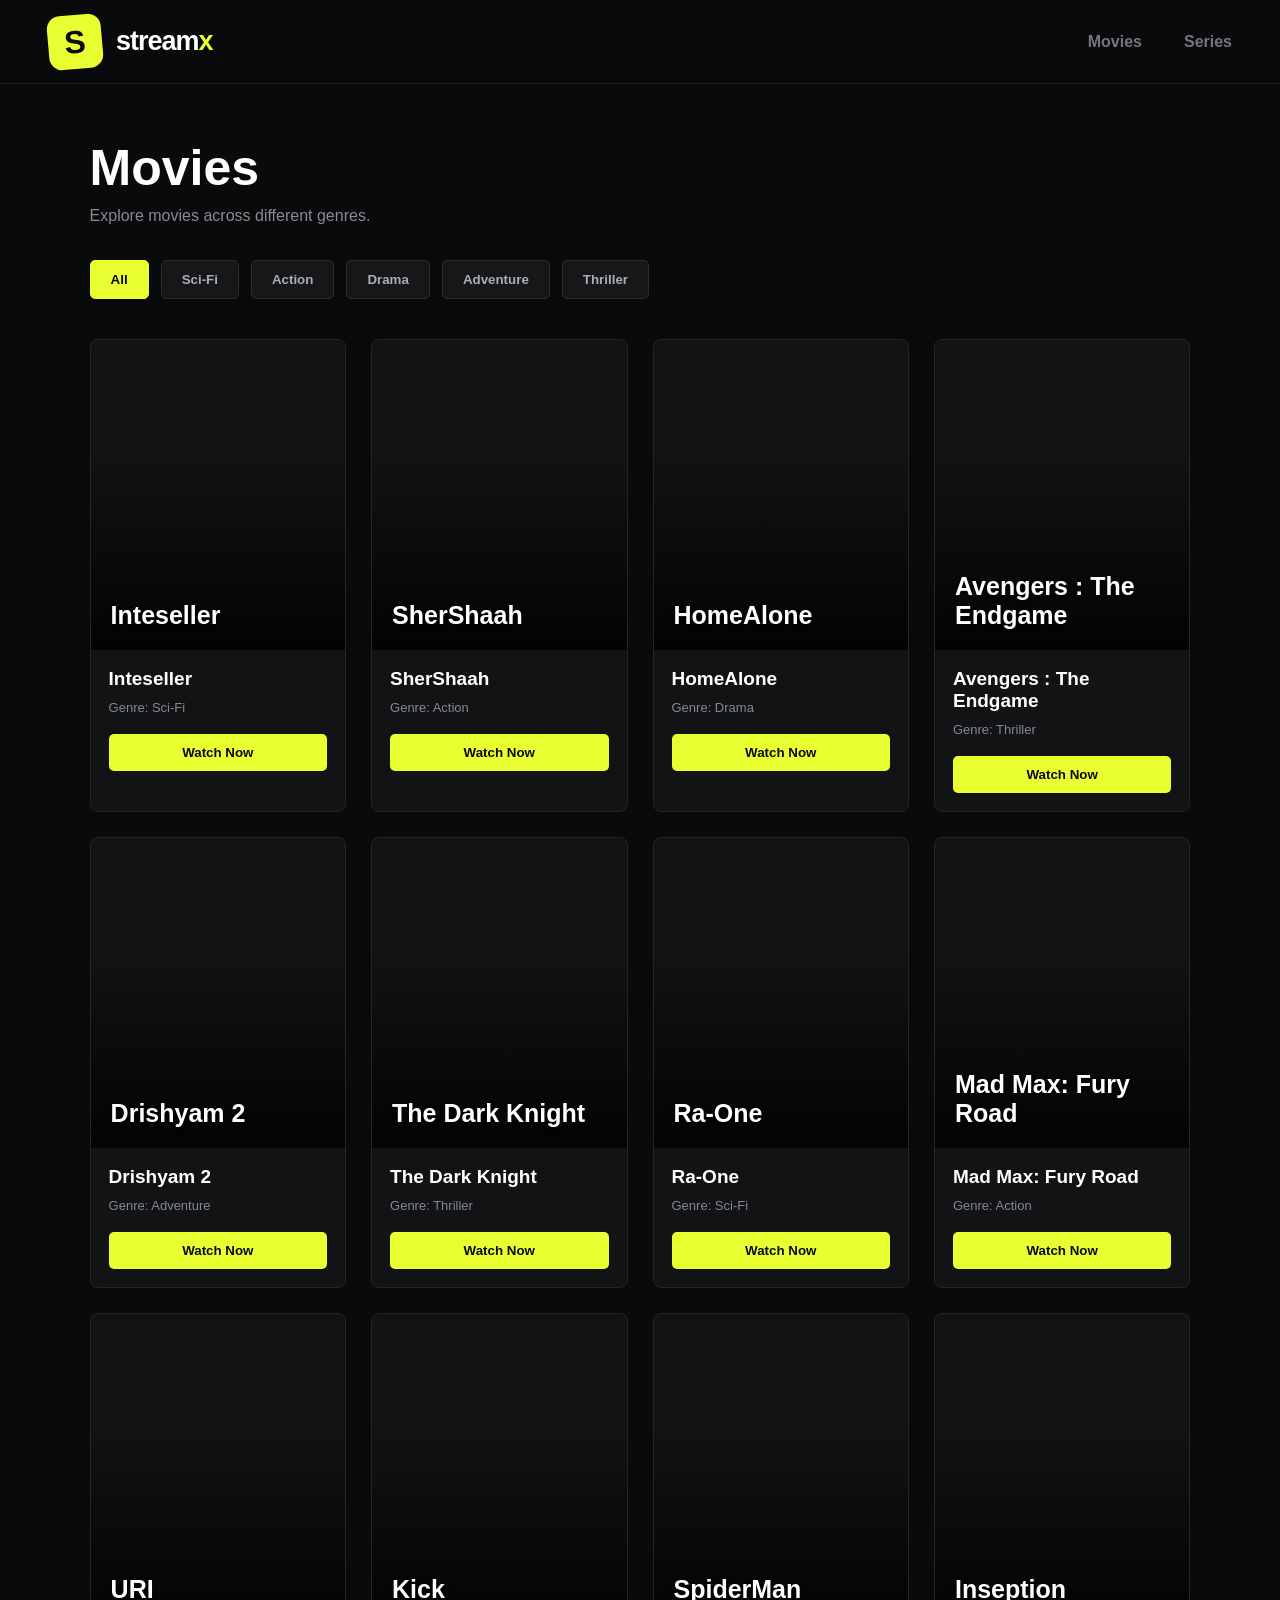
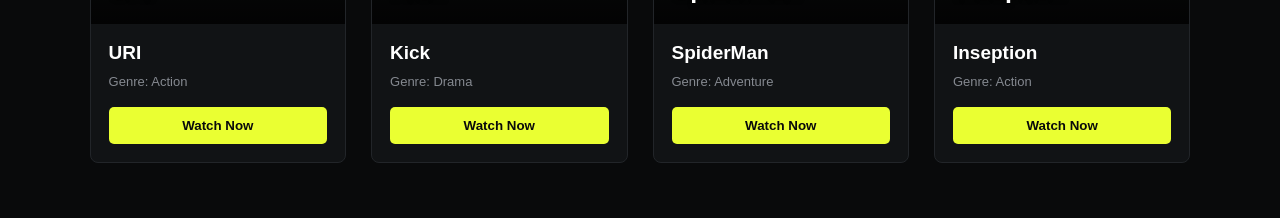
==== movies.html @ 81b60640 "Initial commit" ====
<!DOCTYPE html>
<html lang="en">

<head>

    <meta charset="UTF-8">

    <meta name="viewport"
          content="width=device-width, initial-scale=1.0">

    <title>StreamX | Movies</title>

    <!-- Separate CSS -->
    <link rel="stylesheet" href="home.css">

</head>


<body>


    <!-- =====================================================
         NAVBAR
         ===================================================== -->

    <header class="navbar">


        <!-- LOGO -->

        <div class="logo">

            <div class="logo-box">
                S
            </div>

            <div class="logo-text">
                stream<span>x</span>
            </div>

        </div>



        <!-- ONLY MOVIES AND SERIES ARE AVAILABLE -->

        <nav class="nav-links">


            <a href="movies.html"
               class="working-link">

                Movies

            </a>


            <a href="series.html"
               class="working-link">

                Series

            </a>


        </nav>


    </header>



    <!-- =====================================================
         MOVIES PAGE
         ===================================================== -->

    <main class="page">


        <h1 class="page-title">
            Movies
        </h1>


        <p class="page-subtitle">

            Explore movies across different genres.

        </p>



        <!-- =================================================
             FILTERS
             ================================================= -->

        <div class="filters">


            <button class="filter-btn active"
                    data-type="movie"
                    data-genre="All">

                All

            </button>


            <button class="filter-btn"
                    data-type="movie"
                    data-genre="Sci-Fi">

                Sci-Fi

            </button>


            <button class="filter-btn"
                    data-type="movie"
                    data-genre="Action">

                Action

            </button>


            <button class="filter-btn"
                    data-type="movie"
                    data-genre="Drama">

                Drama

            </button>


            <button class="filter-btn"
                    data-type="movie"
                    data-genre="Adventure">

                Adventure

            </button>


            <button class="filter-btn"
                    data-type="movie"
                    data-genre="Thriller">

                Thriller

            </button>


        </div>



        <!-- =================================================
             MOVIE CARDS
             ================================================= -->

        <div id="movieGrid"
             class="movie-grid">

            <!-- Movie 1 -->
            <div class="movie-card">
                <div class="thumbnail" style="background-image: url('https://s3.amazonaws.com/nightjarprod/content/uploads/sites/130/2021/08/19085635/gEU2QniE6E77NI6lCU6MxlNBvIx-scaled.jpg');">
                    <span class="thumb-title">Intersteller</span>
                </div>
                <div class="card-content">
                    <h3>Intesteller</h3>
                </div>
            </div>
        <!--Movie 2-->
         <div class="movie-card">
                <div class="thumbnail" style="background-image: url('https://m.media-amazon.com/images/M/MV5BMjk1NzcwMDUtNDU4ZC00MzlhLTkzZjAtM2MxMTRjZGE0ODdhXkEyXkFqcGdeQXVyODE5NzE3OTE@._V1_.jpg');">
                    <span class="thumb-title">SherShaah</span>
                </div>
                <div class="card-content">
                    <h3>SherShaah</h3>
                </div>
            </div>

            <!-- Movie 3 -->
            <div class="movie-card">
                <div class="thumbnail" style="background-image: url('https://image.tmdb.org/t/p/original/r2kJFsLB4znZmAzreiMg1Bpv0cz.jpg');">
                    <span class="thumb-title">HomeAlone</span>
                </div>
                <div class="card-content">
                    <h3>HomeAlone</h3>
                </div>
            </div>

            <!-- Movie 4 -->
            <div class="movie-card">
                <div class="thumbnail" style="background-image: url('https://images.wallpapersden.com/image/download/avengers-endgame-2019-movie_64330_1940x2320.jpg');">
                    <span class="thumb-title">Avengers : The Endgame</span>
                </div>
                <div class="card-content">
                    <h3>Avengers : The Endgame</h3>
                </div>
            </div>


            <!--Movie 5-->
         <div class="movie-card">
                <div class="thumbnail" style="background-image: url('https://assetscdn1.paytm.com/images/cinema/Drishyam-min-f607e2e0-4d39-11ed-a279-f56421cde6f2.jpg?format=webp');">
                    <span class="thumb-title">Drishyam 2</span>
                </div>
                <div class="card-content">
                    <h3>Drishyam 2</h3>
                </div>
            </div>


    
      <!--Movie 6-->
         <div class="movie-card">
                <div class="thumbnail" style="background-image: url('https://media.themoviedb.org/t/p/w440_and_h660_face/xQPgyZOBhaz1GdCQIPf5A5VeFzO.jpg');">
                    <span class="thumb-title">The Dark Knight</span>
                </div>
                <div class="card-content">
                    <h3>The Dark Knight</h3>
                </div>
            </div>


    <!--Movie 7-->
         <div class="movie-card">
                <div class="thumbnail" style="background-image: url('https://images.static-bluray.com/products/20/9053_3_front.jpg');">
                    <span class="thumb-title">Ra-One</span>
                </div>
                <div class="card-content">
                    <h3>Ra-One</h3>
                </div>
            </div>




    <!--Movie 8-->
         <div class="movie-card">
                <div class="thumbnail" style="background-image: url('https://mir-s3-cdn-cf.behance.net/project_modules/1400/e3585170042969.5b96d5b6bab8d.jpg');">
                    <span class="thumb-title">Mad Max: Fury Road</span>
                </div>
                <div class="card-content">
                    <h3>Mad Max: Fury Road</h3>
                </div>
            </div>



    <!--Movie 9-->
         <div class="movie-card">
                <div class="thumbnail" style="background-image: url('https://e1.pxfuel.com/desktop-wallpaper/749/275/desktop-wallpaper-uri-movie-first-look-poster-uri-the-surgical-strike.jpg');">
                    <span class="thumb-title">URI</span>
                </div>
                <div class="card-content">
                    <h3>URI</h3>
                </div>
            </div>




    <!--Movie 10-->
         <div class="movie-card">
                <div class="thumbnail" style="background-image: url('https://static.moviecrow.com/gallery/20140701/38031-fl1-001.jpg');">
                    <span class="thumb-title">Kick</span>
                </div>
                <div class="card-content">
                    <h3>Kick</h3>
                </div>
            </div>


    <!--Movie 11-->
         <div class="movie-card">
                <div class="thumbnail" style="background-image: url('https://tse2.mm.bing.net/th/id/OIP.ztjFBG7xvkj3aYUQrS4zzAHaLH?r=0&rs=1&pid=ImgDetMain&o=7&rm=3');">
                    <span class="thumb-title">SpiderMan</span>
                </div>
                <div class="card-content">
                    <h3>SpiderMan</h3>
                </div>
            </div>
    <!-- Movie 12 -->
            <div class="movie-card">
                <div class="thumbnail" style="background-image: url('https://tse2.mm.bing.net/th/id/OIP.vnJImFIy1GEoBBAjyZ-tfQHaK-?r=0&rs=1&pid=ImgDetMain&o=7&rm=3');">
                    <span class="thumb-title">Inseption</span>
                </div>
                <div class="card-content">
                    <h3>Inseption</h3>
                </div>
            </div>
    

        </div>

        




    


    </main>



    <!-- =====================================================
         VIDEO MODAL
         ===================================================== -->

    <div id="videoModal"
         class="modal">


        <div class="modal-box">


            <button id="closeModal"
                    class="close-btn">

                ×

            </button>


            <iframe id="videoPlayer"
        src=""
        allow="autoplay; encrypted-media"
        allowfullscreen>
</iframe>


        </div>


    </div>



    <!-- JAVASCRIPT -->

    <script src="home.js"></script>


</body>

</html>
---- home.css ----
/* =========================================================
   STREAMX - SHARED CSS
   ========================================================= */

* {
    margin: 0;
    padding: 0;
    box-sizing: border-box;
}

body {
    background: #090a0b;
    color: white;
    font-family: Arial, Helvetica, sans-serif;
    min-height: 100vh;
}


/* =========================================================
   LOGO
   ========================================================= */

.logo {
    display: flex;
    align-items: center;
    gap: 14px;
    font-size: 27px;
    font-weight: 800;
}

.logo-box {
    width: 54px;
    height: 54px;
    background: #eaff32;
    color: #090a0b;
    border-radius: 13px;

    display: flex;
    align-items: center;
    justify-content: center;

    font-size: 32px;
    font-weight: 900;

    transform: rotate(-5deg);
}

.logo-text {
    letter-spacing: -1px;
}

.logo-text span {
    color: #eaff32;
}


/* =========================================================
   HOMEPAGE NAVBAR
   ========================================================= */

.navbar {
    height: 84px;

    border-bottom: 1px solid #202225;

    display: flex;
    align-items: center;
    justify-content: space-between;

    padding: 0 48px;

    background: #090a0b;
}

.nav-area {
    display: flex;
    align-items: center;
    gap: 45px;
}

.nav-links {
    display: flex;
    align-items: center;
    gap: 42px;
}


/* ---------------------------------------------------------
   NON-WORKING NAV ITEMS
   --------------------------------------------------------- */

.nav-link {
    color: #74767b;

    font-size: 16px;
    font-weight: 600;

    text-decoration: none;

    cursor: default;

    position: relative;
    padding: 31px 0;
}


/* Home is shown as active */

.nav-link.active {
    color: white;
}

.nav-link.active::after {
    content: "";

    position: absolute;

    left: 0;
    right: 0;
    bottom: 0;

    height: 4px;

    background: #eaff32;
}


/* ---------------------------------------------------------
   WORKING MOVIES + SERIES LINKS
   --------------------------------------------------------- */

.working-link {
    color: #74767b;

    font-size: 16px;
    font-weight: 600;

    text-decoration: none;

    transition: 0.2s;
}

.working-link:hover {
    color: white;
}


/* =========================================================
   NAVIGATION ICONS
   ========================================================= */

.nav-actions {
    display: flex;
    align-items: center;
    gap: 28px;
}

.nav-icon {
    color: white;

    font-size: 25px;

    cursor: default;
}

.sun {
    font-size: 27px;
}

.profile {
    width: 50px;
    height: 50px;

    border: 1px solid #303338;

    border-radius: 50%;

    display: flex;
    align-items: center;
    justify-content: center;

    font-weight: bold;
    color: white;

    cursor: default;
}


/* =========================================================
   HOMEPAGE HERO
   ========================================================= */

.hero {
    min-height: calc(100vh - 84px);

    display: flex;

    position: relative;

    overflow: hidden;

    padding: 70px 8%;
}

.hero-left {
    width: 55%;

    padding-top: 10px;

    z-index: 2;
}

.original {
    color: #eaff32;

    font-size: 15px;

    font-weight: 900;

    letter-spacing: 4px;

    margin-bottom: 38px;
}

.hero-title {
    font-size: clamp(65px, 7vw, 115px);

    line-height: 0.88;

    letter-spacing: -6px;

    font-weight: 900;

    max-width: 650px;

    margin-bottom: 35px;
}


/* =========================================================
   HERO INFORMATION
   ========================================================= */

.movie-info {
    display: flex;

    gap: 12px;

    margin-bottom: 30px;
}

.info-box {
    background: #181b1f;

    border: 1px solid #292d31;

    border-radius: 4px;

    padding: 11px 14px;

    color: #bfc2c7;

    font-size: 13px;

    font-weight: 600;
}

.description {
    color: #bfc3ca;

    font-size: 18px;

    line-height: 1.7;

    max-width: 700px;

    margin-bottom: 35px;
}


/* =========================================================
   HERO BUTTONS
   ========================================================= */

.hero-buttons {
    display: flex;

    gap: 14px;
}

.watch-button {
    border: none;

    background: #eaff32;

    color: #101112;

    font-size: 16px;

    font-weight: 800;

    padding: 18px 28px;

    border-radius: 6px;

    cursor: pointer;
}

.watch-button span {
    margin-right: 10px;
}

.list-button {
    background: transparent;

    border: 1px solid #303338;

    color: white;

    padding: 18px 30px;

    border-radius: 6px;

    font-size: 16px;

    font-weight: 700;

    cursor: pointer;
}


/* =========================================================
   HERO POSTER
   ========================================================= */

.hero-right {
    width: 45%;

    position: relative;

    display: flex;

    justify-content: center;

    align-items: center;
}
.poster {
    width: 380px;
    height: 540px;
    border: 1px solid rgba(255, 255, 255, 0.07);
    background: linear-gradient(
        160deg,
        #1c2024 0%,
        #111315 40%,
        #0a0b0c 100%
    );
    transform: rotate(3deg);
    position: relative;
    overflow: hidden;
    border-radius: 4px;
    box-shadow: 
        -40px 20px 100px rgba(234, 255, 50, 0.04),
        0 20px 60px rgba(0, 0, 0, 0.8);
}

.poster::before {
    content: "";
    position: absolute;
    inset: 0;
    background: radial-gradient(
        circle at 10% 10%,
        rgba(255, 255, 255, 0.05),
        transparent 60%
    );
    pointer-events: none;
}

.poster-label {
    position: absolute;
    bottom: 28px;
    left: 28px;
    color: #eaff32;
    font-size: 13px;
    font-weight: 900;
    letter-spacing: 3px;
    z-index: 3;
}


/* =========================================================
   ORBIT EFFECT
   ========================================================= */

.orbit {
    position: absolute;

    width: 650px;
    height: 270px;

    border: 1px solid rgba(234, 255, 50, 0.15);

    border-radius: 50%;

    transform: rotate(-25deg);

    right: -150px;

    top: 150px;
}

.orbit.two {
    width: 620px;
    height: 230px;

    right: -110px;
    top: 190px;

    transform: rotate(-20deg);
}


/* =========================================================
   MOVIES / SERIES PAGE
   ========================================================= */

.page {
    padding: 55px 7%;
}

.page-title {
    font-size: 50px;

    font-weight: 900;

    margin-bottom: 10px;
}

.page-subtitle {
    color: #888b90;

    margin-bottom: 35px;
}


/* =========================================================
   FILTER BUTTONS
   ========================================================= */

.filters {
    display: flex;

    gap: 12px;

    flex-wrap: wrap;

    margin-bottom: 40px;
}

.filter-btn {
    background: #151719;

    color: #aaaeb4;

    border: 1px solid #292c30;

    padding: 11px 20px;

    border-radius: 5px;

    cursor: pointer;

    font-weight: 600;

    transition: 0.2s;
}

.filter-btn:hover,
.filter-btn.active {
    background: #eaff32;

    color: #090a0b;

    border-color: #eaff32;
}


/* =========================================================
   MOVIE & SERIES GRIDS
   ========================================================= */

.movie-grid,
.series-grid {
    display: grid;

    grid-template-columns: repeat(4, 1fr);

    gap: 25px;
}


/* =========================================================
   MOVIE + SERIES CARDS
   ========================================================= */

.movie-card,
.series-card {
    background: #111315;

    border: 1px solid #222529;

    border-radius: 8px;

    overflow: hidden;

    transition: 0.25s;

    cursor: pointer;
}

.movie-card:hover,
.series-card:hover {
    transform: translateY(-5px);

    border-color: #454a50;
}


/* =========================================================
   THUMBNAILS
   ========================================================= */

.thumbnail {
    height: 310px;

    position: relative;

    display: flex;

    align-items: flex-end;

    padding: 20px;

    overflow: hidden;

    background-size: cover;

    background-position: center;
}

.thumbnail::after {
    content: "";

    position: absolute;

    inset: 0;

    background:
        linear-gradient(
            transparent 35%,
            rgba(0, 0, 0, 0.85)
        );

    z-index: 1;
}

.thumb-title {
    position: relative;

    z-index: 2;

    font-size: 25px;

    font-weight: 900;

    color: #ffffff;

    text-shadow: 0 2px 4px rgba(0, 0, 0, 0.8);
}


/* =========================================================
   PLAY BUTTON OVERLAY
   ========================================================= */

.play-circle {
    position: absolute;

    z-index: 3;

    top: 50%;
    left: 50%;

    transform: translate(-50%, -50%);

    width: 58px;
    height: 58px;

    border-radius: 50%;

    background: #eaff32;

    color: #090a0b;

    display: flex;

    align-items: center;

    justify-content: center;

    opacity: 0;

    transition: 0.25s;

    font-size: 20px;

    padding-left: 3px;
}

.movie-card:hover .play-circle,
.series-card:hover .play-circle {
    opacity: 1;
}


/* =========================================================
   CARD CONTENT
   ========================================================= */

.card-content {
    padding: 18px;
}

.card-content h3 {
    font-size: 19px;

    margin-bottom: 8px;
}

.meta {
    color: #858990;

    font-size: 13px;

    line-height: 1.6;
}


/* =========================================================
   WATCH BUTTON
   ========================================================= */

.watch-btn {
    width: 100%;

    margin-top: 15px;

    padding: 11px;

    border: none;

    border-radius: 5px;

    background: #eaff32;

    color: #090a0b;

    font-weight: 800;

    cursor: pointer;

    transition: 0.2s;
}

.watch-btn:hover {
    opacity: 0.85;
}


/* =========================================================
   VIDEO MODAL
   ========================================================= */

.modal {
    display: none;

    position: fixed;

    inset: 0;

    background: rgba(0, 0, 0, 0.88);

    z-index: 1000;

    align-items: center;

    justify-content: center;

    padding: 20px;
}

.modal.show {
    display: flex;
}

.modal-box {
    width: min(900px, 100%);

    background: #111315;

    border: 1px solid #303338;

    border-radius: 10px;

    padding: 20px;

    position: relative;
}

.modal-box iframe {
    width: 100%;

    aspect-ratio: 16 / 9;

    display: block;

    border: none;

    border-radius: 6px;
}

.close-btn {
    position: absolute;

    top: -45px;

    right: 0;

    background: transparent;

    border: none;

    color: white;

    font-size: 30px;

    cursor: pointer;
}


/* =========================================================
   RESPONSIVE - TABLET
   ========================================================= */

@media (max-width: 1000px) {

    .navbar {
        padding: 0 25px;
    }

    .nav-links {
        gap: 18px;
    }

    .nav-area {
        gap: 20px;
    }

    .hero {
        padding: 50px 6%;
    }

    .hero-title {
        font-size: 70px;
    }

    .poster {
        width: 300px;

        height: 440px;
    }

    .movie-grid,
    .series-grid {
        grid-template-columns: repeat(3, 1fr);
    }
}


/* =========================================================
   RESPONSIVE - MOBILE
   ========================================================= */

@media (max-width: 750px) {

    .navbar {
        height: auto;

        min-height: 75px;

        padding: 15px 20px;
    }

    .nav-actions {
        display: none;
    }

    .nav-links {
        gap: 15px;
    }

    .nav-link,
    .working-link {
        font-size: 13px;
    }

    .hero {
        flex-direction: column;
    }

    .hero-left,
    .hero-right {
        width: 100%;
    }

    .hero-right {
        margin-top: 60px;
    }

    .hero-title {
        font-size: 65px;
    }

    .movie-grid,
    .series-grid {
        grid-template-columns: repeat(2, 1fr);
    }
}


/* =========================================================
   RESPONSIVE - SMALL MOBILE
   ========================================================= */

@media (max-width: 500px) {

    .movie-grid,
    .series-grid {
        grid-template-columns: 1fr;
    }

    .hero-title {
        font-size: 52px;

        letter-spacing: -3px;
    }

    .movie-info {
        flex-wrap: wrap;
    }

    .hero-buttons {
        flex-direction: column;
    }

    .watch-button,
    .list-button {
        width: 100%;
    }
}
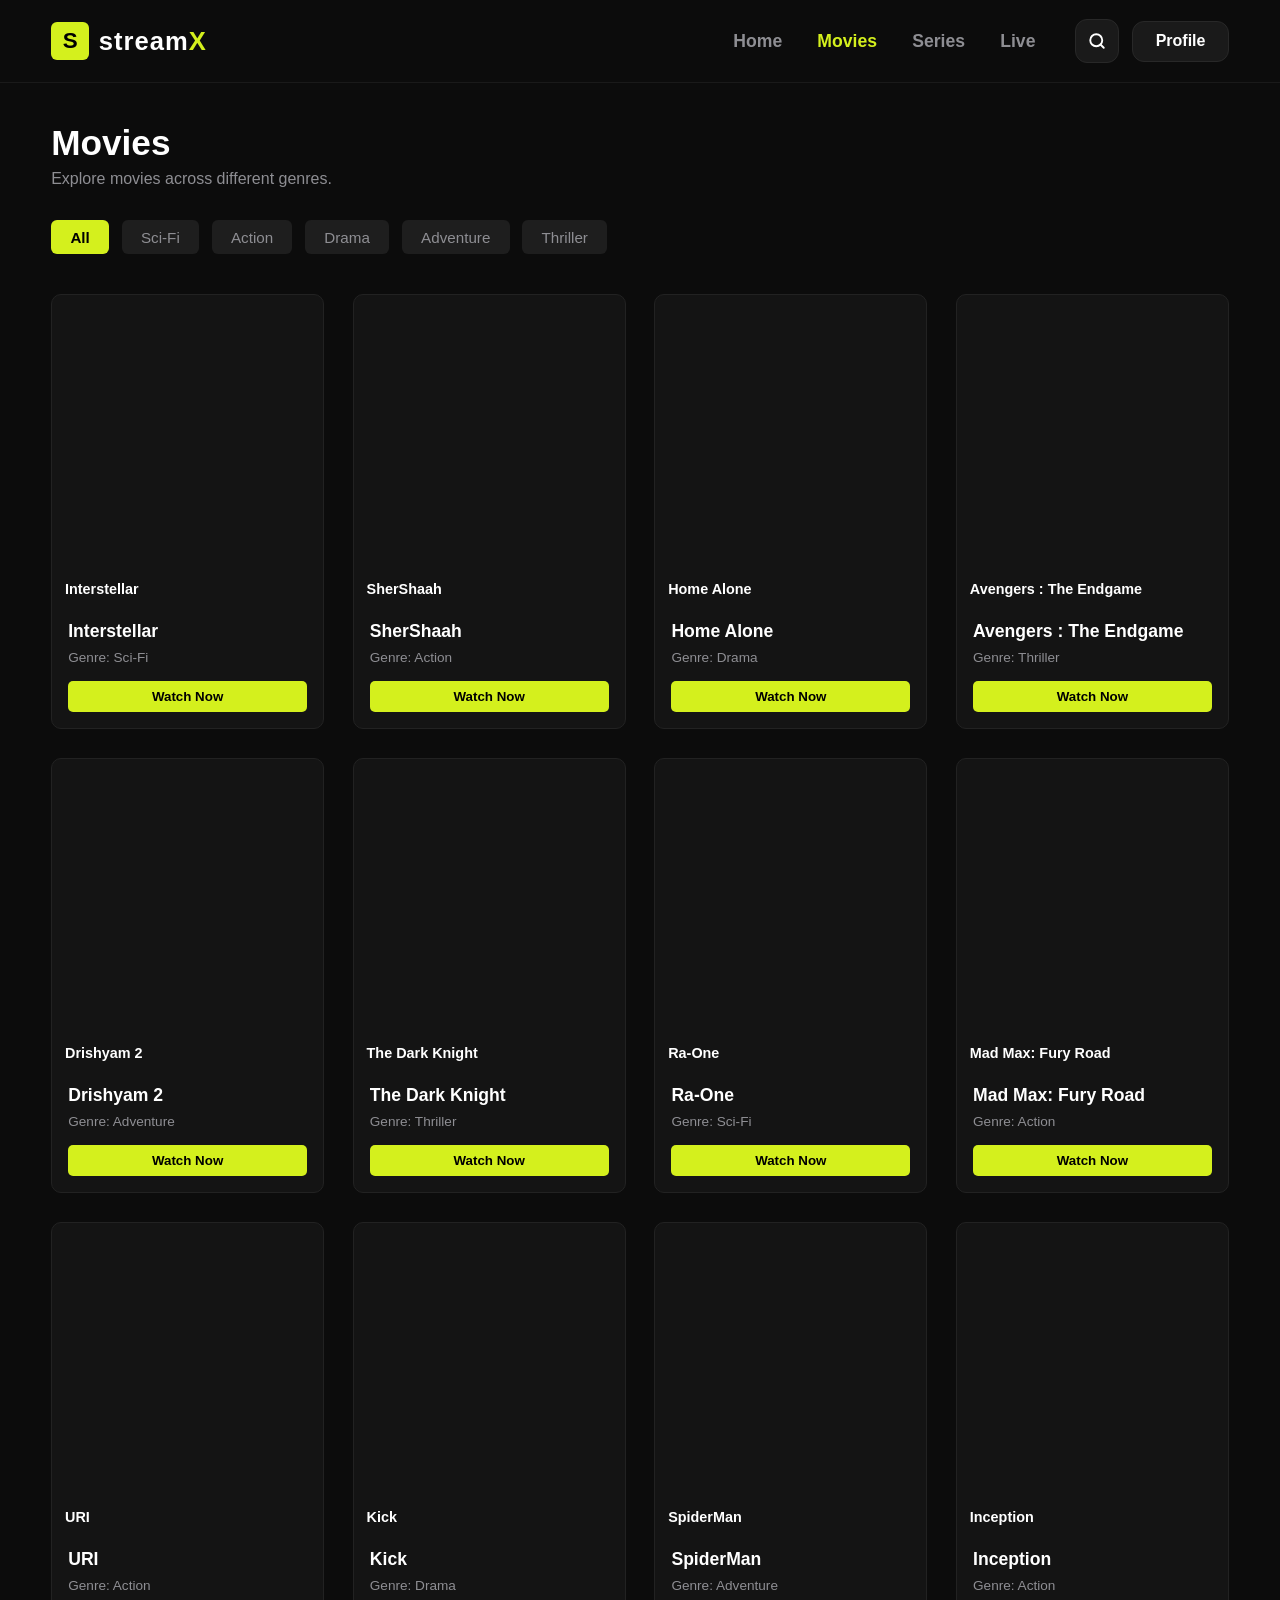
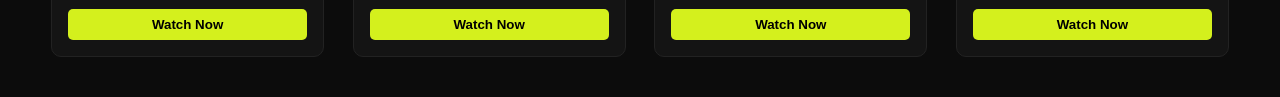
==== commit e36f9377: "Final update bro" ====
--- a/movies.html
+++ b/movies.html
@@ -2,349 +2,83 @@
 <html lang="en">
 
 <head>
-
     <meta charset="UTF-8">
-
-    <meta name="viewport"
-          content="width=device-width, initial-scale=1.0">
-
+    <meta name="viewport" content="width=device-width, initial-scale=1.0">
     <title>StreamX | Movies</title>
-
     <!-- Separate CSS -->
-    <link rel="stylesheet" href="home.css">
-
+    <link rel="stylesheet" href="style.css">
 </head>
 
-
 <body>
-
 
     <!-- =====================================================
          NAVBAR
          ===================================================== -->
-
     <header class="navbar">
 
-
         <!-- LOGO -->
-
         <div class="logo">
-
-            <div class="logo-box">
-                S
-            </div>
-
-            <div class="logo-text">
-                stream<span>x</span>
-            </div>
-
+            <div class="logo-box">S</div>
+            <div class="logo-text">stream<span>x</span></div>
         </div>
 
+        <!-- UPDATED NAV LINKS & ACTION BUTTONS -->
+        <div class="nav-right">
+            <nav class="nav-links">
+                <a href="index.html" class="working-link">Home</a>
+                <a href="movies.html" class="working-link active">Movies</a>
+                <a href="series.html" class="working-link">Series</a>
+                <a href="#" class="working-link">Live</a>
+            </nav>
 
-
-        <!-- ONLY MOVIES AND SERIES ARE AVAILABLE -->
-
-        <nav class="nav-links">
-
-
-            <a href="movies.html"
-               class="working-link">
-
-                Movies
-
-            </a>
-
-
-            <a href="series.html"
-               class="working-link">
-
-                Series
-
-            </a>
-
-
-        </nav>
-
+            <div class="nav-actions">
+                <button class="icon-btn search-btn" aria-label="Search">
+                    <svg width="18" height="18" viewBox="0 0 24 24" fill="none" stroke="currentColor" stroke-width="2.5" stroke-linecap="round" stroke-linejoin="round">
+                        <circle cx="11" cy="11" r="8"></circle>
+                        <line x1="21" y1="21" x2="16.65" y2="16.65"></line>
+                    </svg>
+                </button>
+                <a href="#" class="profile-btn">Profile</a>
+            </div>
+        </div>
 
     </header>
-
-
 
     <!-- =====================================================
          MOVIES PAGE
          ===================================================== -->
-
     <main class="page">
 
+        <h1 class="page-title">Movies</h1>
+        <p class="page-subtitle">Explore movies across different genres.</p>
 
-        <h1 class="page-title">
-            Movies
-        </h1>
-
-
-        <p class="page-subtitle">
-
-            Explore movies across different genres.
-
-        </p>
-
-
-
-        <!-- =================================================
-             FILTERS
-             ================================================= -->
-
+        <!-- FILTERS -->
         <div class="filters">
-
-
-            <button class="filter-btn active"
-                    data-type="movie"
-                    data-genre="All">
-
-                All
-
-            </button>
-
-
-            <button class="filter-btn"
-                    data-type="movie"
-                    data-genre="Sci-Fi">
-
-                Sci-Fi
-
-            </button>
-
-
-            <button class="filter-btn"
-                    data-type="movie"
-                    data-genre="Action">
-
-                Action
-
-            </button>
-
-
-            <button class="filter-btn"
-                    data-type="movie"
-                    data-genre="Drama">
-
-                Drama
-
-            </button>
-
-
-            <button class="filter-btn"
-                    data-type="movie"
-                    data-genre="Adventure">
-
-                Adventure
-
-            </button>
-
-
-            <button class="filter-btn"
-                    data-type="movie"
-                    data-genre="Thriller">
-
-                Thriller
-
-            </button>
-
-
+            <button class="filter-btn active" data-type="movie" data-genre="All">All</button>
+            <button class="filter-btn" data-type="movie" data-genre="Sci-Fi">Sci-Fi</button>
+            <button class="filter-btn" data-type="movie" data-genre="Action">Action</button>
+            <button class="filter-btn" data-type="movie" data-genre="Drama">Drama</button>
+            <button class="filter-btn" data-type="movie" data-genre="Adventure">Adventure</button>
+            <button class="filter-btn" data-type="movie" data-genre="Thriller">Thriller</button>
         </div>
 
-
-
-        <!-- =================================================
-             MOVIE CARDS
-             ================================================= -->
-
-        <div id="movieGrid"
-             class="movie-grid">
-
-            <!-- Movie 1 -->
-            <div class="movie-card">
-                <div class="thumbnail" style="background-image: url('https://s3.amazonaws.com/nightjarprod/content/uploads/sites/130/2021/08/19085635/gEU2QniE6E77NI6lCU6MxlNBvIx-scaled.jpg');">
-                    <span class="thumb-title">Intersteller</span>
-                </div>
-                <div class="card-content">
-                    <h3>Intesteller</h3>
-                </div>
-            </div>
-        <!--Movie 2-->
-         <div class="movie-card">
-                <div class="thumbnail" style="background-image: url('https://m.media-amazon.com/images/M/MV5BMjk1NzcwMDUtNDU4ZC00MzlhLTkzZjAtM2MxMTRjZGE0ODdhXkEyXkFqcGdeQXVyODE5NzE3OTE@._V1_.jpg');">
-                    <span class="thumb-title">SherShaah</span>
-                </div>
-                <div class="card-content">
-                    <h3>SherShaah</h3>
-                </div>
-            </div>
-
-            <!-- Movie 3 -->
-            <div class="movie-card">
-                <div class="thumbnail" style="background-image: url('https://image.tmdb.org/t/p/original/r2kJFsLB4znZmAzreiMg1Bpv0cz.jpg');">
-                    <span class="thumb-title">HomeAlone</span>
-                </div>
-                <div class="card-content">
-                    <h3>HomeAlone</h3>
-                </div>
-            </div>
-
-            <!-- Movie 4 -->
-            <div class="movie-card">
-                <div class="thumbnail" style="background-image: url('https://images.wallpapersden.com/image/download/avengers-endgame-2019-movie_64330_1940x2320.jpg');">
-                    <span class="thumb-title">Avengers : The Endgame</span>
-                </div>
-                <div class="card-content">
-                    <h3>Avengers : The Endgame</h3>
-                </div>
-            </div>
-
-
-            <!--Movie 5-->
-         <div class="movie-card">
-                <div class="thumbnail" style="background-image: url('https://assetscdn1.paytm.com/images/cinema/Drishyam-min-f607e2e0-4d39-11ed-a279-f56421cde6f2.jpg?format=webp');">
-                    <span class="thumb-title">Drishyam 2</span>
-                </div>
-                <div class="card-content">
-                    <h3>Drishyam 2</h3>
-                </div>
-            </div>
-
-
-    
-      <!--Movie 6-->
-         <div class="movie-card">
-                <div class="thumbnail" style="background-image: url('https://media.themoviedb.org/t/p/w440_and_h660_face/xQPgyZOBhaz1GdCQIPf5A5VeFzO.jpg');">
-                    <span class="thumb-title">The Dark Knight</span>
-                </div>
-                <div class="card-content">
-                    <h3>The Dark Knight</h3>
-                </div>
-            </div>
-
-
-    <!--Movie 7-->
-         <div class="movie-card">
-                <div class="thumbnail" style="background-image: url('https://images.static-bluray.com/products/20/9053_3_front.jpg');">
-                    <span class="thumb-title">Ra-One</span>
-                </div>
-                <div class="card-content">
-                    <h3>Ra-One</h3>
-                </div>
-            </div>
-
-
-
-
-    <!--Movie 8-->
-         <div class="movie-card">
-                <div class="thumbnail" style="background-image: url('https://mir-s3-cdn-cf.behance.net/project_modules/1400/e3585170042969.5b96d5b6bab8d.jpg');">
-                    <span class="thumb-title">Mad Max: Fury Road</span>
-                </div>
-                <div class="card-content">
-                    <h3>Mad Max: Fury Road</h3>
-                </div>
-            </div>
-
-
-
-    <!--Movie 9-->
-         <div class="movie-card">
-                <div class="thumbnail" style="background-image: url('https://e1.pxfuel.com/desktop-wallpaper/749/275/desktop-wallpaper-uri-movie-first-look-poster-uri-the-surgical-strike.jpg');">
-                    <span class="thumb-title">URI</span>
-                </div>
-                <div class="card-content">
-                    <h3>URI</h3>
-                </div>
-            </div>
-
-
-
-
-    <!--Movie 10-->
-         <div class="movie-card">
-                <div class="thumbnail" style="background-image: url('https://static.moviecrow.com/gallery/20140701/38031-fl1-001.jpg');">
-                    <span class="thumb-title">Kick</span>
-                </div>
-                <div class="card-content">
-                    <h3>Kick</h3>
-                </div>
-            </div>
-
-
-    <!--Movie 11-->
-         <div class="movie-card">
-                <div class="thumbnail" style="background-image: url('https://tse2.mm.bing.net/th/id/OIP.ztjFBG7xvkj3aYUQrS4zzAHaLH?r=0&rs=1&pid=ImgDetMain&o=7&rm=3');">
-                    <span class="thumb-title">SpiderMan</span>
-                </div>
-                <div class="card-content">
-                    <h3>SpiderMan</h3>
-                </div>
-            </div>
-    <!-- Movie 12 -->
-            <div class="movie-card">
-                <div class="thumbnail" style="background-image: url('https://tse2.mm.bing.net/th/id/OIP.vnJImFIy1GEoBBAjyZ-tfQHaK-?r=0&rs=1&pid=ImgDetMain&o=7&rm=3');">
-                    <span class="thumb-title">Inseption</span>
-                </div>
-                <div class="card-content">
-                    <h3>Inseption</h3>
-                </div>
-            </div>
-    
-
-        </div>
-
-        
-
-
-
-
-    
-
+        <!-- MOVIE CARDS CONTAINER -->
+        <div id="movieGrid" class="movie-grid"></div>
 
     </main>
-
-
 
     <!-- =====================================================
          VIDEO MODAL
          ===================================================== -->
-
-    <div id="videoModal"
-         class="modal">
-
-
+    <div id="videoModal" class="modal">
         <div class="modal-box">
-
-
-            <button id="closeModal"
-                    class="close-btn">
-
-                ×
-
-            </button>
-
-
-            <iframe id="videoPlayer"
-        src=""
-        allow="autoplay; encrypted-media"
-        allowfullscreen>
-</iframe>
-
-
+            <button id="closeModal" class="close-btn">×</button>
+            <iframe id="videoPlayer" src="" allow="autoplay; encrypted-media" allowfullscreen></iframe>
         </div>
-
-
     </div>
 
-
-
     <!-- JAVASCRIPT -->
-
-    <script src="home.js"></script>
-
+    <script src="script.js"></script>
 
 </body>
 
--- a/style.css
+++ b/style.css
@@ -0,0 +1,393 @@
+/* =========================================================
+   STREAMX - STYLESHEET (BLACK & LIME THEME)
+   ========================================================= */
+
+/* --- RESET & GLOBAL STYLES --- */
+* {
+    margin: 0;
+    padding: 0;
+    box-sizing: border-box;
+    font-family: 'Segoe UI', Tahoma, Geneva, Verdana, sans-serif;
+}
+
+body {
+    background-color: #0c0c0c;
+    color: #ffffff;
+    min-height: 100vh;
+    display: flex;
+    flex-direction: column;
+}
+
+a {
+    text-decoration: none;
+    color: inherit;
+}
+
+/* --- NAVBAR --- */
+.navbar {
+    display: flex;
+    justify-content: space-between;
+    align-items: center;
+    padding: 1.2rem 4%;
+    background-color: #0c0c0c;
+    border-bottom: 1px solid #1a1a1a;
+    position: sticky;
+    top: 0;
+    z-index: 100;
+}
+
+.logo {
+    display: flex;
+    align-items: center;
+    gap: 0.6rem;
+}
+
+.logo-box {
+    background-color: #d4f01d;
+    color: #000000;
+    font-weight: 800;
+    font-size: 1.4rem;
+    width: 38px;
+    height: 38px;
+    display: flex;
+    align-items: center;
+    justify-content: center;
+    border-radius: 6px;
+}
+
+.logo-text {
+    font-size: 1.6rem;
+    font-weight: 700;
+    letter-spacing: 1px;
+    text-transform: lowercase;
+}
+
+.logo-text span {
+    color: #d4f01d;
+    text-transform: uppercase;
+}
+
+/* RIGHT side nav wrapper */
+.nav-right {
+    display: flex;
+    align-items: center;
+    gap: 2.5rem;
+}
+
+.nav-links {
+    display: flex;
+    align-items: center;
+    gap: 2.2rem;
+}
+
+.working-link {
+    font-size: 1.1rem;
+    font-weight: 600;
+    color: #8e8e93;
+    transition: color 0.2s ease-in-out;
+    padding: 0.3rem 0;
+}
+
+.working-link:hover {
+    color: #ffffff;
+}
+
+.working-link.active {
+    color: #d4f01d;
+}
+
+/* SEARCH & PROFILE BUTTONS */
+.nav-actions {
+    display: flex;
+    align-items: center;
+    gap: 0.8rem;
+}
+
+.icon-btn {
+    background-color: #1a1a1a;
+    border: 1px solid #282828;
+    color: #ffffff;
+    width: 44px;
+    height: 44px;
+    border-radius: 12px;
+    display: flex;
+    align-items: center;
+    justify-content: center;
+    cursor: pointer;
+    transition: background-color 0.2s ease, border-color 0.2s ease;
+}
+
+.icon-btn:hover {
+    background-color: #262626;
+    border-color: #383838;
+}
+
+.profile-btn {
+    background-color: #1a1a1a;
+    border: 1px solid #282828;
+    color: #ffffff;
+    padding: 0.65rem 1.4rem;
+    border-radius: 12px;
+    font-weight: 700;
+    font-size: 1rem;
+    transition: background-color 0.2s ease, border-color 0.2s ease;
+    display: inline-flex;
+    align-items: center;
+    justify-content: center;
+}
+
+.profile-btn:hover {
+    background-color: #262626;
+    border-color: #383838;
+}
+
+/* --- MAIN PAGE CONTENT --- */
+.page {
+    flex: 1;
+    padding: 2.5rem 4%;
+    max-width: 1400px;
+    margin: 0 auto;
+    width: 100%;
+}
+
+.page-title {
+    font-size: 2.2rem;
+    font-weight: 700;
+    margin-bottom: 0.4rem;
+}
+
+.page-subtitle {
+    color: #8e8e93;
+    font-size: 1rem;
+    margin-bottom: 2rem;
+}
+
+/* --- FILTERS --- */
+.filters {
+    display: flex;
+    flex-wrap: wrap;
+    gap: 0.8rem;
+    margin-bottom: 2.5rem;
+}
+
+.filter-btn {
+    background-color: #1e1e1e;
+    color: #8e8e93;
+    border: none;
+    padding: 0.55rem 1.2rem;
+    border-radius: 6px;
+    cursor: pointer;
+    font-size: 0.95rem;
+    transition: all 0.2s ease-in-out;
+}
+
+.filter-btn:hover {
+    background-color: #2a2a2a;
+    color: #ffffff;
+}
+
+.filter-btn.active {
+    background-color: #d4f01d;
+    color: #000000;
+    font-weight: 600;
+}
+
+/* --- MEDIA GRID & CARDS --- */
+.movie-grid,
+.series-grid {
+    display: grid;
+    grid-template-columns: repeat(auto-fill, minmax(220px, 1fr));
+    gap: 1.8rem;
+}
+
+.movie-card,
+.series-card {
+    background-color: #141414;
+    border: 1px solid #222222;
+    border-radius: 10px;
+    overflow: hidden;
+    cursor: pointer;
+    transition: transform 0.25s ease-in-out, box-shadow 0.25s ease-in-out, border-color 0.25s ease-in-out;
+    display: flex;
+    flex-direction: column;
+}
+
+.movie-card:hover,
+.series-card:hover {
+    transform: translateY(-7px);
+    border-color: #333333;
+    box-shadow: 0 10px 20px rgba(0, 0, 0, 0.6);
+}
+
+.thumbnail {
+    width: 100%;
+    height: 310px;
+    background-size: cover;
+    background-position: center;
+    position: relative;
+    display: flex;
+    align-items: flex-end;
+}
+
+/* Play Overlay Icon */
+.play-circle {
+    position: absolute;
+    top: 50%;
+    left: 50%;
+    transform: translate(-50%, -50%);
+    width: 50px;
+    height: 50px;
+    background-color: rgba(212, 240, 29, 0.9);
+    color: #000000;
+    border-radius: 50%;
+    display: flex;
+    align-items: center;
+    justify-content: center;
+    font-size: 1.2rem;
+    opacity: 0;
+    transition: opacity 0.25s ease-in-out, transform 0.25s ease-in-out;
+    padding-left: 3px; /* visual center for play arrow */
+}
+
+.movie-card:hover .play-circle,
+.series-card:hover .play-circle {
+    opacity: 1;
+    transform: translate(-50%, -50%) scale(1.1);
+}
+
+.thumb-title {
+    width: 100%;
+    background: linear-gradient(transparent, rgba(20, 20, 20, 0.95));
+    padding: 1rem 0.8rem 0.5rem 0.8rem;
+    font-size: 0.9rem;
+    font-weight: 600;
+    color: #ffffff;
+    white-space: nowrap;
+    overflow: hidden;
+    text-overflow: ellipsis;
+}
+
+.card-content {
+    padding: 1rem;
+    display: flex;
+    flex-direction: column;
+    gap: 0.5rem;
+    flex: 1;
+    justify-content: space-between;
+}
+
+.card-content h3 {
+    font-size: 1.1rem;
+    font-weight: 600;
+    color: #ffffff;
+    white-space: nowrap;
+    overflow: hidden;
+    text-overflow: ellipsis;
+}
+
+.card-content .meta {
+    font-size: 0.85rem;
+    color: #8e8e93;
+}
+
+.watch-btn {
+    margin-top: 0.5rem;
+    background-color: #d4f01d;
+    color: #000000;
+    border: none;
+    padding: 0.5rem 0;
+    border-radius: 5px;
+    font-weight: 600;
+    cursor: pointer;
+    transition: background-color 0.2s ease-in-out;
+}
+
+.watch-btn:hover {
+    background-color: #e5ff24;
+}
+
+/* --- VIDEO MODAL --- */
+.modal {
+    display: none;
+    position: fixed;
+    top: 0;
+    left: 0;
+    width: 100vw;
+    height: 100vh;
+    background-color: rgba(0, 0, 0, 0.85);
+    z-index: 1000;
+    justify-content: center;
+    align-items: center;
+    opacity: 0;
+    transition: opacity 0.3s ease;
+}
+
+.modal.show {
+    display: flex;
+    opacity: 1;
+}
+
+.modal-box {
+    position: relative;
+    width: 90%;
+    max-width: 900px;
+    aspect-ratio: 16 / 9;
+    background-color: #000;
+    border-radius: 8px;
+    overflow: hidden;
+    box-shadow: 0 0 25px rgba(212, 240, 29, 0.2);
+}
+
+.modal-box iframe {
+    width: 100%;
+    height: 100%;
+    border: none;
+}
+
+.close-btn {
+    position: absolute;
+    top: -12px;
+    right: -12px;
+    width: 36px;
+    height: 36px;
+    background-color: #d4f01d;
+    color: #000000;
+    border: none;
+    border-radius: 50%;
+    font-size: 1.5rem;
+    font-weight: bold;
+    cursor: pointer;
+    z-index: 1010;
+    line-height: 1;
+    display: flex;
+    align-items: center;
+    justify-content: center;
+    box-shadow: 0 2px 10px rgba(0, 0, 0, 0.5);
+}
+
+.close-btn:hover {
+    background-color: #ffffff;
+}
+
+/* --- RESPONSIVE ADJUSTMENTS --- */
+@media (max-width: 768px) {
+    .navbar {
+        flex-direction: column;
+        gap: 1rem;
+    }
+
+    .nav-right {
+        flex-direction: column;
+        gap: 1rem;
+    }
+
+    .movie-grid,
+    .series-grid {
+        grid-template-columns: repeat(auto-fill, minmax(150px, 1fr));
+        gap: 1rem;
+    }
+
+    .thumbnail {
+        height: 220px;
+    }
+}
